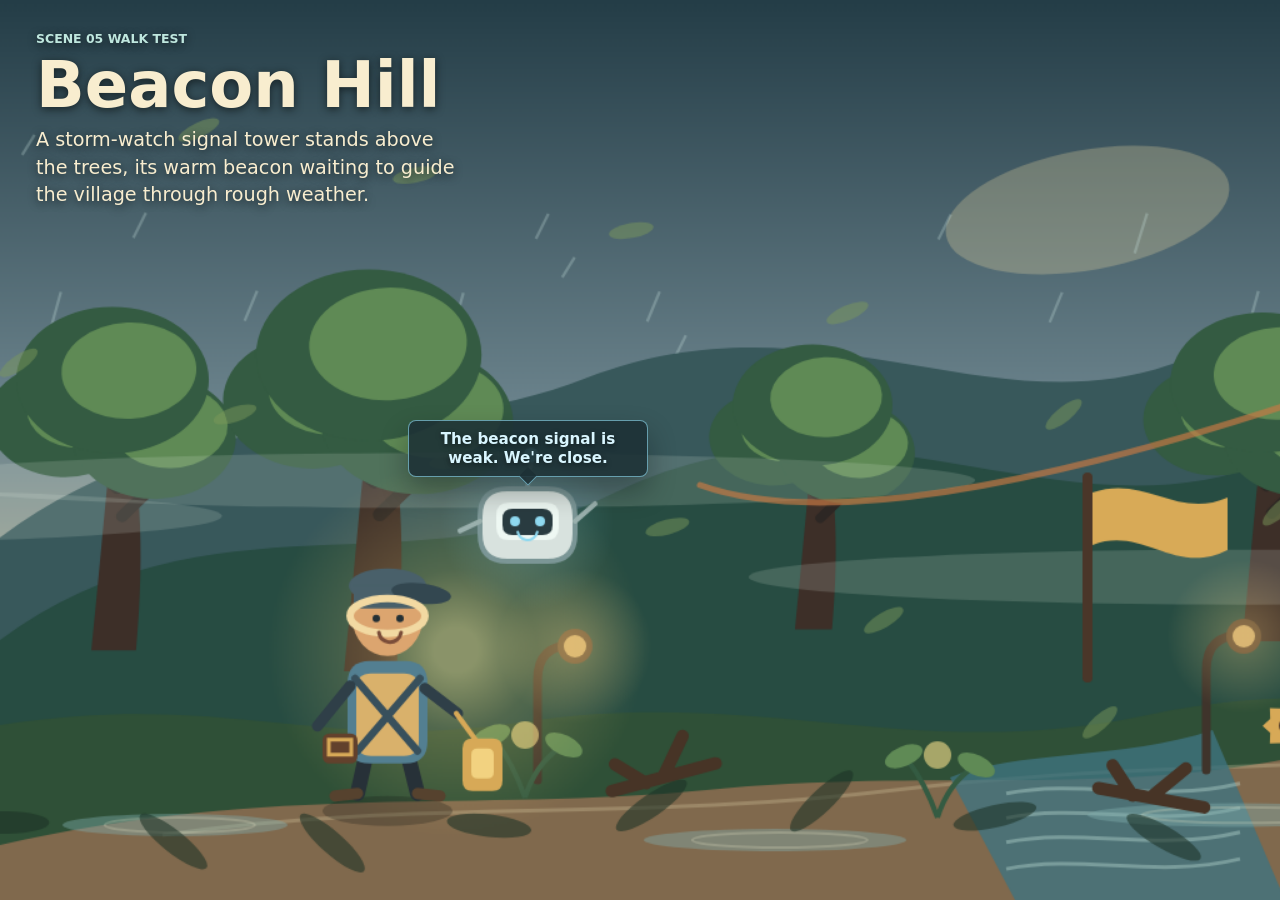
==== beacon-hill.html @ d4eceead "Mark Chapter 1 golden build" ====
<!doctype html>
<html lang="en">
  <head>
    <meta charset="utf-8">
    <meta name="viewport" content="width=device-width, initial-scale=1">
    <title>Stormlight Village - Beacon Hill Signal Tower</title>
    <link rel="stylesheet" href="./styles.css">
  </head>
  <body data-scene="beacon-hill">
    <main class="app-shell" aria-label="Beacon Hill Signal Tower walk-around scene">
      <canvas id="game-canvas" width="1280" height="720"></canvas>
      <section class="scene-panel" aria-label="Scene notes">
        <p class="eyebrow">Scene 05 Walk Test</p>
        <h1>Beacon Hill</h1>
        <p>A storm-watch signal tower stands above the trees, its warm beacon waiting to guide the village through rough weather.</p>
      </section>
    </main>
    <script type="module" src="./src/app/main.js?v=20260620-feel-tuning"></script>
  </body>
</html>
---- styles.css ----
:root {
  color-scheme: dark;
  font-family: Inter, ui-sans-serif, system-ui, -apple-system, BlinkMacSystemFont, "Segoe UI", sans-serif;
  background: #172025;
  color: #f4ead4;
}

* {
  box-sizing: border-box;
}

body {
  margin: 0;
  min-height: 100vh;
  overflow: hidden;
  background:
    radial-gradient(circle at 70% 20%, rgba(247, 190, 103, 0.16), transparent 28rem),
    linear-gradient(180deg, #1b2b31 0%, #20343a 42%, #162025 100%);
}

.app-shell {
  position: relative;
  width: 100vw;
  height: 100vh;
  display: grid;
  place-items: center;
}

#game-canvas {
  display: block;
  width: max(100vw, calc(100vh * 16 / 9));
  height: max(100vh, calc(100vw * 9 / 16));
  background: #1b2b31;
}

.scene-panel {
  position: absolute;
  left: clamp(16px, 3vw, 36px);
  top: clamp(16px, 3vw, 32px);
  max-width: min(420px, calc(100vw - 32px));
  padding: 0;
  color: #f8edcf;
  text-shadow: 0 2px 8px rgba(14, 20, 22, 0.75);
  pointer-events: none;
}

.scene-panel h1 {
  margin: 0;
  font-size: clamp(2rem, 5vw, 4.75rem);
  line-height: 0.95;
  font-weight: 850;
  letter-spacing: 0;
}

.scene-panel p {
  margin: 10px 0 0;
  max-width: 34rem;
  font-size: clamp(0.95rem, 1.8vw, 1.2rem);
  line-height: 1.45;
}

.scene-panel .eyebrow {
  margin: 0 0 8px;
  font-size: 0.78rem;
  line-height: 1.2;
  text-transform: uppercase;
  font-weight: 800;
  color: #bfe7de;
}

.scene-link {
  position: absolute;
  left: clamp(14px, 2.5vw, 28px);
  bottom: clamp(14px, 2.5vw, 28px);
  min-width: 82px;
  height: 40px;
  display: inline-grid;
  place-items: center;
  border: 1px solid rgba(248, 237, 207, 0.4);
  border-radius: 8px;
  background: rgba(16, 29, 32, 0.62);
  color: #f8edcf;
  font: inherit;
  font-size: 0.86rem;
  font-weight: 800;
  letter-spacing: 0;
  text-decoration: none;
  box-shadow: 0 10px 22px rgba(9, 15, 16, 0.28);
}

.scene-link:hover,
.scene-link:focus-visible {
  background: rgba(37, 66, 69, 0.8);
  outline: 2px solid rgba(255, 216, 135, 0.7);
  outline-offset: 3px;
}

.repair-prompt {
  position: absolute;
  left: 50%;
  bottom: clamp(22px, 5vw, 52px);
  z-index: 5;
  transform: translateX(-50%);
  max-width: min(560px, calc(100vw - 32px));
  padding: 12px 16px;
  border: 1px solid rgba(255, 224, 138, 0.5);
  border-radius: 8px;
  background: rgba(20, 34, 36, 0.78);
  color: #f8edcf;
  font-size: clamp(0.9rem, 1.6vw, 1rem);
  font-weight: 800;
  line-height: 1.35;
  text-align: center;
  text-shadow: 0 2px 6px rgba(10, 15, 16, 0.72);
  box-shadow: 0 14px 32px rgba(4, 10, 11, 0.34);
}

.repair-overlay {
  position: absolute;
  inset: 0;
  z-index: 8;
  display: grid;
  place-items: center;
  background: rgba(10, 18, 20, 0.58);
  animation: repair-overlay-in 0.38s ease both;
}

.repair-overlay[hidden],
.repair-prompt[hidden] {
  display: none;
}

.repair-overlay-canvas {
  width: min(92vw, calc(92vh * 960 / 680));
  height: min(92vh, calc(92vw * 680 / 960));
  max-width: 960px;
  max-height: 680px;
  border: 1px solid rgba(248, 237, 207, 0.28);
  border-radius: 8px;
  background: #223238;
  box-shadow: 0 28px 70px rgba(4, 10, 11, 0.44);
}

.repair-overlay-status {
  position: absolute;
  left: 50%;
  bottom: clamp(20px, 4vw, 36px);
  transform: translateX(-50%);
  color: #f8edcf;
  font-size: 0.9rem;
  font-weight: 800;
  text-shadow: 0 2px 6px rgba(10, 15, 16, 0.72);
  pointer-events: none;
}

.repair-scan {
  position: fixed;
  z-index: 4;
  border: 2px solid rgba(143, 217, 240, 0.72);
  border-radius: 999px;
  background:
    radial-gradient(ellipse at center, rgba(143, 217, 240, 0.2), rgba(143, 217, 240, 0.06) 46%, transparent 72%),
    conic-gradient(from 0deg, rgba(143, 217, 240, 0), rgba(143, 217, 240, 0.68), rgba(143, 217, 240, 0));
  box-shadow:
    0 0 18px rgba(143, 217, 240, 0.38),
    inset 0 0 18px rgba(143, 217, 240, 0.24);
  opacity: calc(0.55 + var(--scan-progress, 0) * 0.35);
  pointer-events: none;
  transform: translate(-50%, -50%) scale(calc(0.84 + var(--scan-progress, 0) * 0.18));
  animation: repair-scan-pulse 0.72s ease-in-out infinite alternate;
}

.repair-scan[hidden] {
  display: none;
}

.repair-scan::before,
.repair-scan::after {
  content: "";
  position: absolute;
  inset: 15%;
  border: 1px solid rgba(217, 246, 255, 0.5);
  border-radius: inherit;
}

.repair-scan::after {
  inset: 34% 8%;
  border-color: rgba(255, 224, 138, 0.42);
}

.repair-celebration {
  position: fixed;
  inset: 0;
  z-index: 4;
  pointer-events: none;
}

.repair-celebration[hidden] {
  display: none;
}

.repair-celebration-fading .repair-bubble {
  animation: repair-bubble-out 0.55s ease forwards;
}

.repair-bubble {
  position: absolute;
  width: max-content;
  max-width: min(240px, 42vw);
  padding: 9px 12px;
  border: 1px solid rgba(255, 224, 138, 0.52);
  border-radius: 8px;
  background: rgba(35, 49, 45, 0.88);
  color: #fff4d8;
  font-size: clamp(0.78rem, 1.35vw, 0.95rem);
  font-weight: 850;
  line-height: 1.22;
  text-align: center;
  text-shadow: 0 2px 5px rgba(8, 14, 15, 0.58);
  box-shadow: 0 14px 28px rgba(4, 10, 11, 0.32);
  opacity: 0;
  transform: translate(-50%, 12px) scale(0.96);
  animation: repair-bubble-in 0.55s ease forwards;
}

.repair-bubble::after {
  content: "";
  position: absolute;
  left: 50%;
  bottom: -7px;
  width: 12px;
  height: 12px;
  border-right: 1px solid rgba(255, 224, 138, 0.52);
  border-bottom: 1px solid rgba(255, 224, 138, 0.52);
  background: rgba(35, 49, 45, 0.88);
  transform: translateX(-50%) rotate(45deg);
}

.repair-bubble-robot {
  border-color: rgba(143, 217, 240, 0.64);
  background: rgba(29, 49, 54, 0.9);
  color: #d9f6ff;
}

.repair-bubble-robot::after {
  border-color: rgba(143, 217, 240, 0.64);
  background: rgba(29, 49, 54, 0.9);
}

.repair-guidance {
  z-index: 4;
}

.repair-guidance[hidden] {
  display: none;
}

.scene-transition {
  position: fixed;
  inset: 0;
  z-index: 10;
  display: grid;
  place-items: center;
  padding: clamp(20px, 5vw, 54px);
  background:
    linear-gradient(180deg, rgba(10, 18, 20, 0.7), rgba(18, 31, 33, 0.92)),
    radial-gradient(circle at 50% 38%, rgba(255, 224, 138, 0.18), transparent 28rem);
  color: #fff4d8;
  pointer-events: auto;
}

.scene-transition[hidden] {
  display: none;
}

.scene-transition::before {
  content: "";
  position: absolute;
  inset: 0;
  opacity: 0.32;
  background:
    repeating-linear-gradient(102deg, rgba(217, 246, 255, 0.16) 0 1px, transparent 1px 18px),
    linear-gradient(180deg, transparent, rgba(8, 14, 15, 0.34));
  animation: scene-transition-rain 0.72s linear infinite;
}

.scene-transition-panel {
  position: relative;
  width: min(680px, calc(100vw - 32px));
  text-align: center;
  text-shadow: 0 3px 12px rgba(7, 13, 14, 0.72);
}

.scene-transition-eyebrow {
  margin: 0 0 10px;
  color: #bfe7de;
  font-size: clamp(0.76rem, 1.6vw, 0.9rem);
  font-weight: 900;
  line-height: 1.2;
  text-transform: uppercase;
}

.scene-transition h2 {
  margin: 0;
  color: #ffe08a;
  font-size: clamp(2.1rem, 8vw, 5.6rem);
  font-weight: 950;
  line-height: 0.95;
  letter-spacing: 0;
}

.scene-transition-description {
  margin: 16px auto 0;
  max-width: 38rem;
  color: #f7e8c8;
  font-size: clamp(0.95rem, 2vw, 1.18rem);
  font-weight: 700;
  line-height: 1.45;
}

.scene-transition-active {
  animation: scene-transition-in 0.36s ease both;
}

.scene-transition-leaving {
  animation: scene-transition-out 0.62s ease both;
}

.chapter-complete {
  position: fixed;
  inset: 0;
  z-index: 9;
  display: grid;
  place-items: center;
  padding: clamp(18px, 4vw, 44px);
  background:
    linear-gradient(180deg, rgba(11, 21, 24, 0.2), rgba(11, 21, 24, 0.72)),
    radial-gradient(circle at 50% 42%, rgba(255, 214, 132, 0.16), transparent 34rem);
  pointer-events: auto;
  animation: repair-overlay-in 0.42s ease both;
}

.chapter-complete[hidden] {
  display: none;
}

.chapter-complete-card {
  width: min(680px, calc(100vw - 32px));
  max-height: calc(100vh - 32px);
  overflow: auto;
  padding: clamp(22px, 4vw, 34px);
  border: 1px solid rgba(255, 224, 138, 0.52);
  border-radius: 8px;
  background: rgba(25, 39, 39, 0.92);
  color: #fff4d8;
  box-shadow: 0 30px 80px rgba(4, 10, 11, 0.48);
  text-align: left;
}

.chapter-complete-eyebrow {
  margin: 0 0 8px;
  color: #bfe7de;
  font-size: 0.78rem;
  font-weight: 850;
  line-height: 1.2;
  text-transform: uppercase;
}

.chapter-complete h2 {
  margin: 0;
  color: #fff1c6;
  font-size: clamp(1.9rem, 5vw, 3.4rem);
  font-weight: 900;
  line-height: 1.02;
  letter-spacing: 0;
  text-shadow: 0 2px 10px rgba(10, 15, 16, 0.64);
}

.chapter-complete-summary {
  margin: 14px 0 0;
  color: #f7e8c8;
  font-size: clamp(0.96rem, 2vw, 1.12rem);
  font-weight: 650;
  line-height: 1.48;
}

.chapter-complete-list {
  display: grid;
  grid-template-columns: repeat(2, minmax(0, 1fr));
  gap: 8px 12px;
  margin: 20px 0 0;
  padding: 0;
  list-style: none;
}

.chapter-complete-list li {
  min-height: 42px;
  display: flex;
  align-items: center;
  padding: 9px 11px;
  border: 1px solid rgba(191, 231, 222, 0.28);
  border-radius: 8px;
  background: rgba(39, 69, 66, 0.58);
  color: #eef8ee;
  font-size: clamp(0.8rem, 1.55vw, 0.95rem);
  font-weight: 800;
  line-height: 1.25;
}

.chapter-complete-robot {
  margin: 18px 0 0;
  padding: 12px 14px;
  border-left: 3px solid rgba(143, 217, 240, 0.76);
  background: rgba(29, 49, 54, 0.68);
  color: #d9f6ff;
  font-size: clamp(0.88rem, 1.7vw, 1rem);
  font-weight: 800;
  line-height: 1.36;
}

.chapter-complete-robot:empty {
  display: none;
}

.chapter-complete-prompt {
  margin: 18px 0 0;
  color: #ffe08a;
  font-size: 0.88rem;
  font-weight: 900;
  line-height: 1.3;
  text-align: center;
}

@keyframes repair-bubble-in {
  to {
    opacity: 1;
    transform: translate(-50%, 0) scale(1);
  }
}

@keyframes repair-bubble-out {
  from {
    opacity: 1;
    transform: translate(-50%, 0) scale(1);
  }

  to {
    opacity: 0;
    transform: translate(-50%, -8px) scale(0.96);
  }
}

@keyframes repair-overlay-in {
  from {
    opacity: 0;
  }

  to {
    opacity: 1;
  }
}

@keyframes repair-scan-pulse {
  from {
    filter: brightness(0.94);
  }

  to {
    filter: brightness(1.18);
  }
}

@keyframes scene-transition-in {
  from {
    opacity: 0;
  }

  to {
    opacity: 1;
  }
}

@keyframes scene-transition-out {
  from {
    opacity: 1;
  }

  to {
    opacity: 0;
  }
}

@keyframes scene-transition-rain {
  from {
    background-position: 0 0, 0 0;
  }

  to {
    background-position: 42px 80px, 0 0;
  }
}

@media (max-width: 700px) and (orientation: portrait) {
  body {
    overflow: hidden;
  }

  .app-shell {
    min-height: 100vh;
    align-content: start;
  }

  #game-canvas {
    width: 100vw;
    height: auto;
  }

  .scene-panel {
    top: 14px;
    left: 14px;
  }

  .scene-link {
    left: 12px;
    bottom: 12px;
  }

  .chapter-complete-list {
    grid-template-columns: 1fr;
  }
}
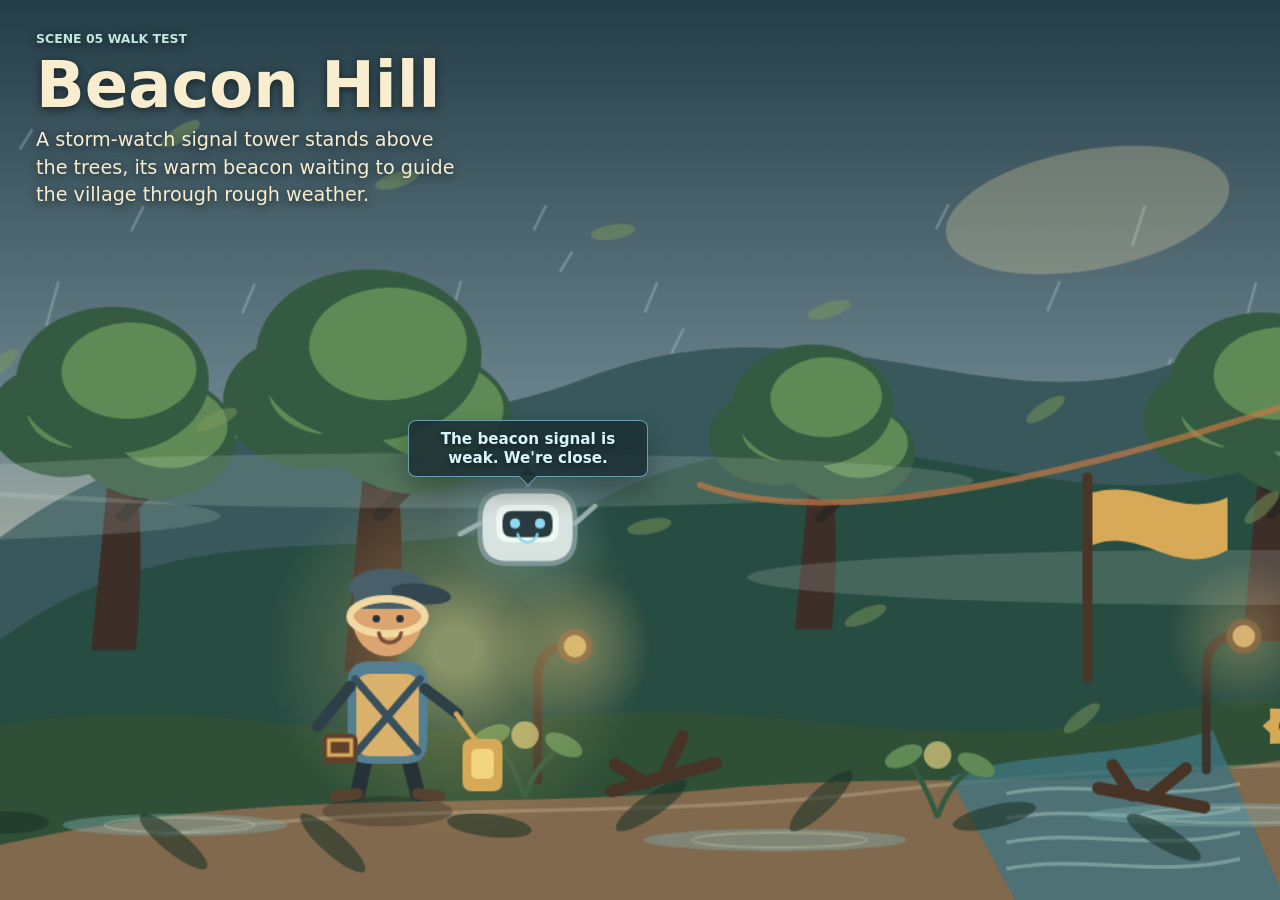
==== commit 46b654b2: "Start fresh when launching chapter" ====
--- a/beacon-hill.html
+++ b/beacon-hill.html
@@ -15,6 +15,6 @@
         <p>A storm-watch signal tower stands above the trees, its warm beacon waiting to guide the village through rough weather.</p>
       </section>
     </main>
-    <script type="module" src="./src/app/main.js?v=20260620-feel-tuning"></script>
+    <script type="module" src="./src/app/main.js?v=20260620-fresh-start"></script>
   </body>
 </html>
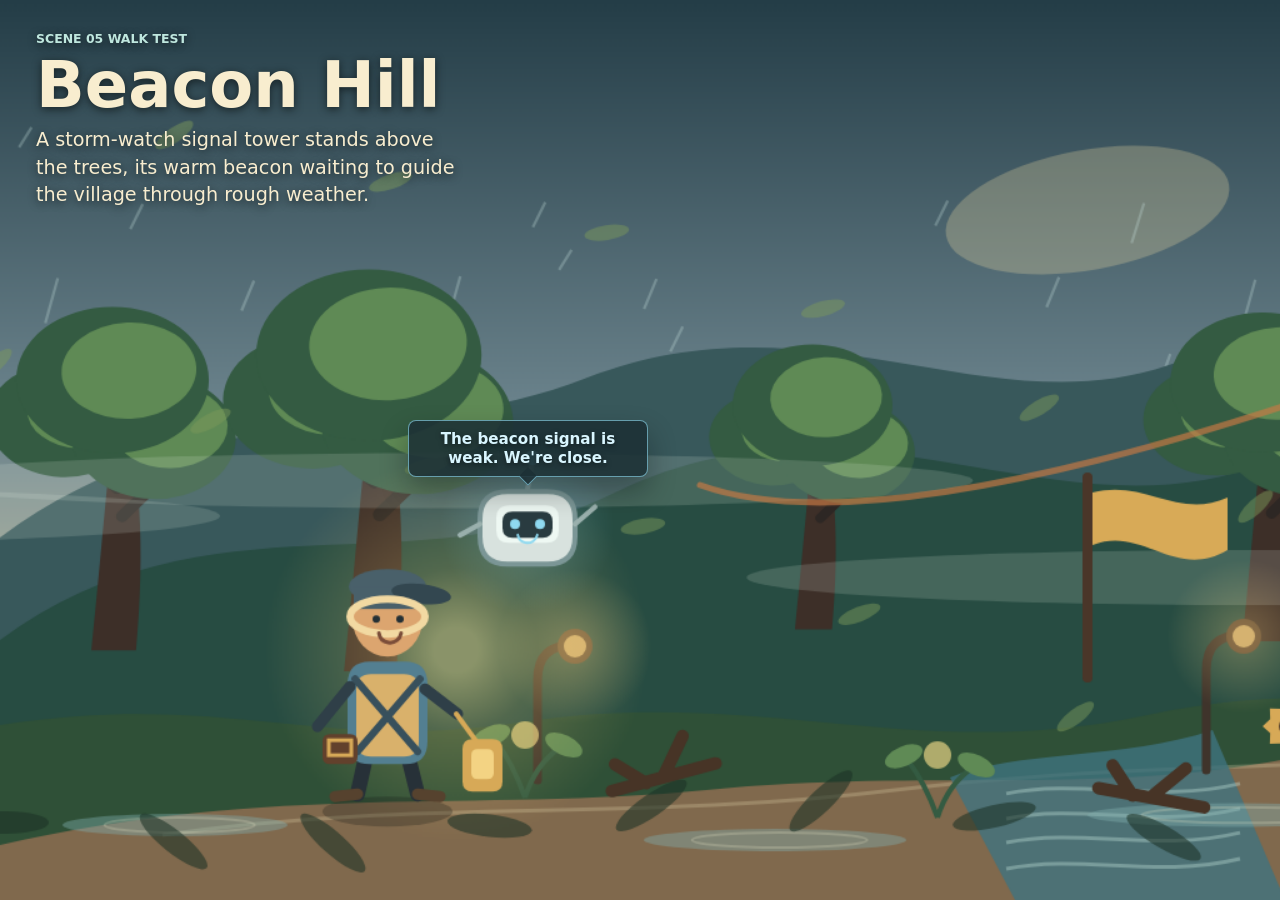
==== commit dafef5ab: "Increase thunder presence" ====
--- a/beacon-hill.html
+++ b/beacon-hill.html
@@ -15,6 +15,6 @@
         <p>A storm-watch signal tower stands above the trees, its warm beacon waiting to guide the village through rough weather.</p>
       </section>
     </main>
-    <script type="module" src="./src/app/main.js?v=20260620-fresh-start"></script>
+    <script type="module" src="./src/app/main.js?v=20260620-louder-thunder"></script>
   </body>
 </html>
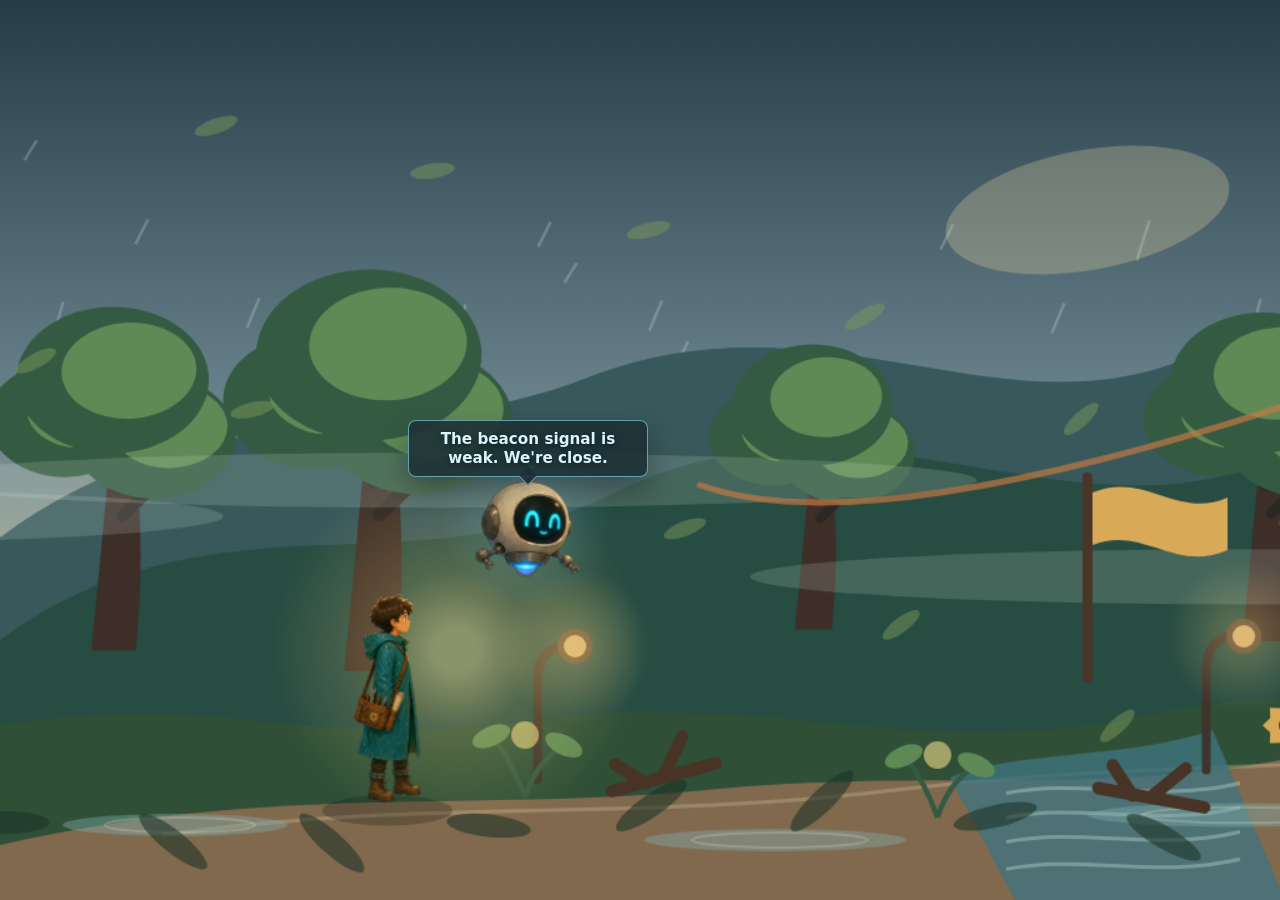
==== commit e32b5428: "Checkpoint character duo visual pass" ====
--- a/beacon-hill.html
+++ b/beacon-hill.html
@@ -9,12 +9,7 @@
   <body data-scene="beacon-hill">
     <main class="app-shell" aria-label="Beacon Hill Signal Tower walk-around scene">
       <canvas id="game-canvas" width="1280" height="720"></canvas>
-      <section class="scene-panel" aria-label="Scene notes">
-        <p class="eyebrow">Scene 05 Walk Test</p>
-        <h1>Beacon Hill</h1>
-        <p>A storm-watch signal tower stands above the trees, its warm beacon waiting to guide the village through rough weather.</p>
-      </section>
     </main>
-    <script type="module" src="./src/app/main.js?v=20260620-louder-thunder"></script>
+    <script type="module" src="./src/app/main.js?v=20260620-character-duo"></script>
   </body>
 </html>
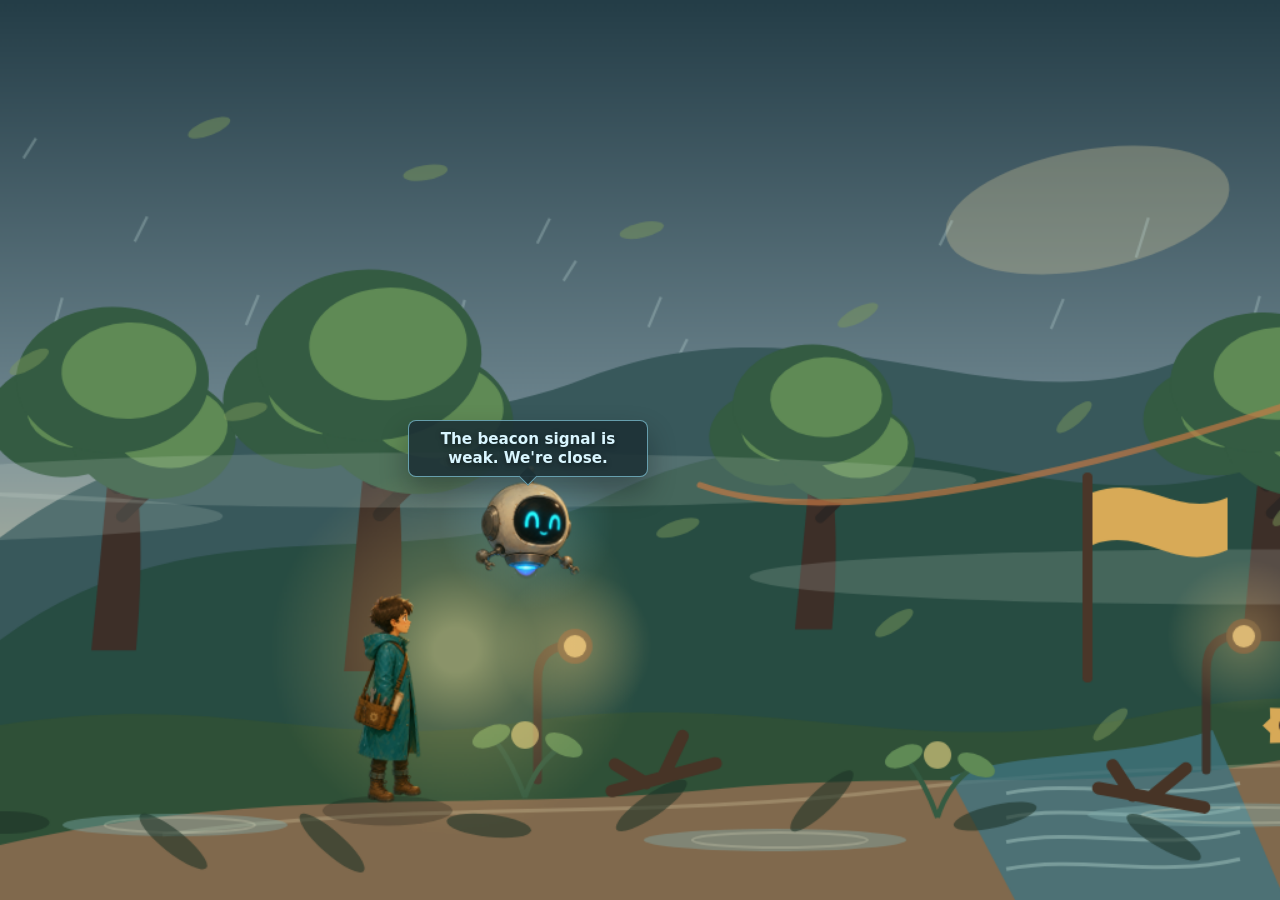
==== commit 860bf7e5: "Add repair pose visuals" ====
--- a/beacon-hill.html
+++ b/beacon-hill.html
@@ -10,6 +10,6 @@
     <main class="app-shell" aria-label="Beacon Hill Signal Tower walk-around scene">
       <canvas id="game-canvas" width="1280" height="720"></canvas>
     </main>
-    <script type="module" src="./src/app/main.js?v=20260620-character-duo"></script>
+    <script type="module" src="./src/app/main.js?v=20260620-pose-lane"></script>
   </body>
 </html>
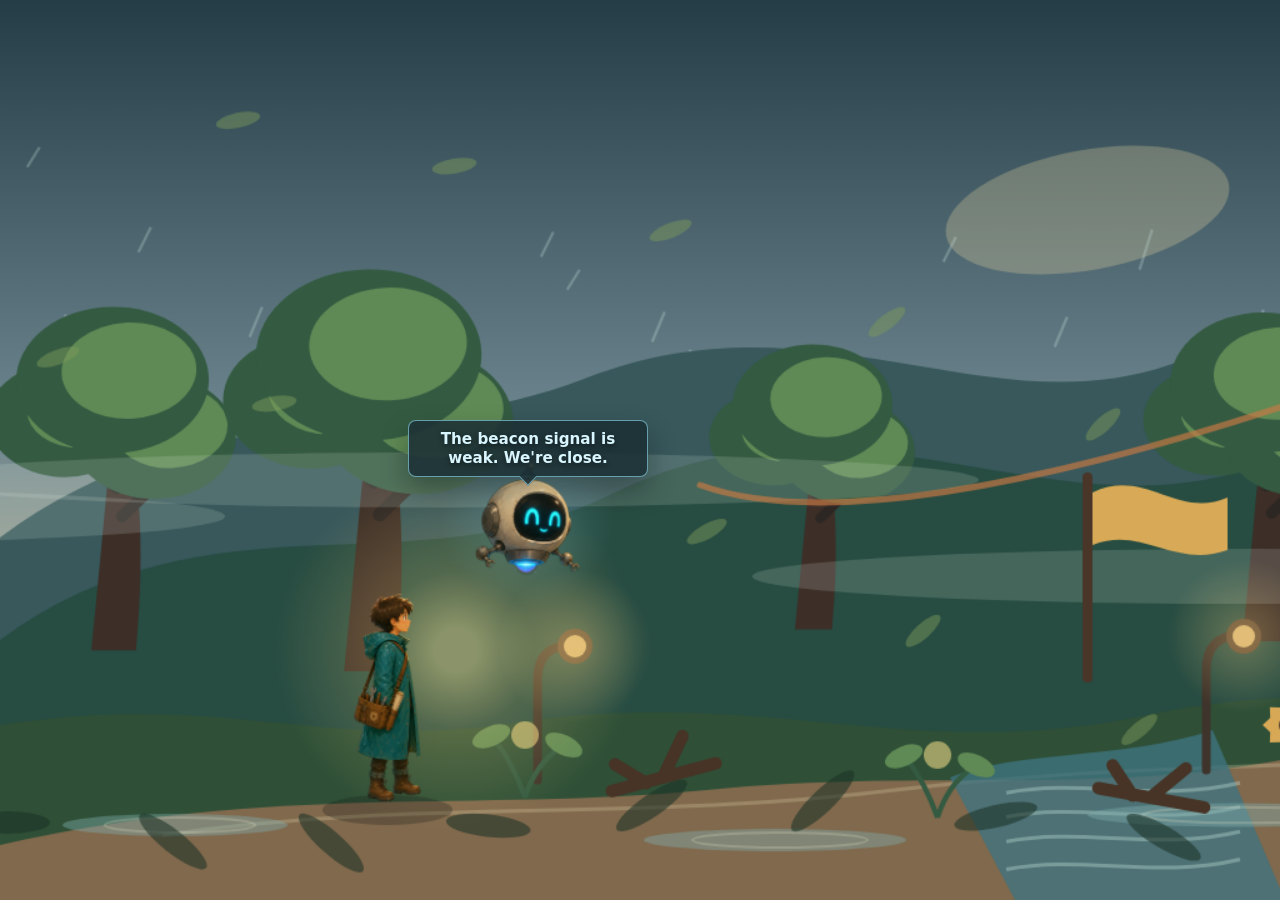
==== commit 93118c39: "Add apprentice walk cycle" ====
--- a/beacon-hill.html
+++ b/beacon-hill.html
@@ -10,6 +10,6 @@
     <main class="app-shell" aria-label="Beacon Hill Signal Tower walk-around scene">
       <canvas id="game-canvas" width="1280" height="720"></canvas>
     </main>
-    <script type="module" src="./src/app/main.js?v=20260620-pose-lane"></script>
+    <script type="module" src="./src/app/main.js?v=20260620-walk-cycle"></script>
   </body>
 </html>
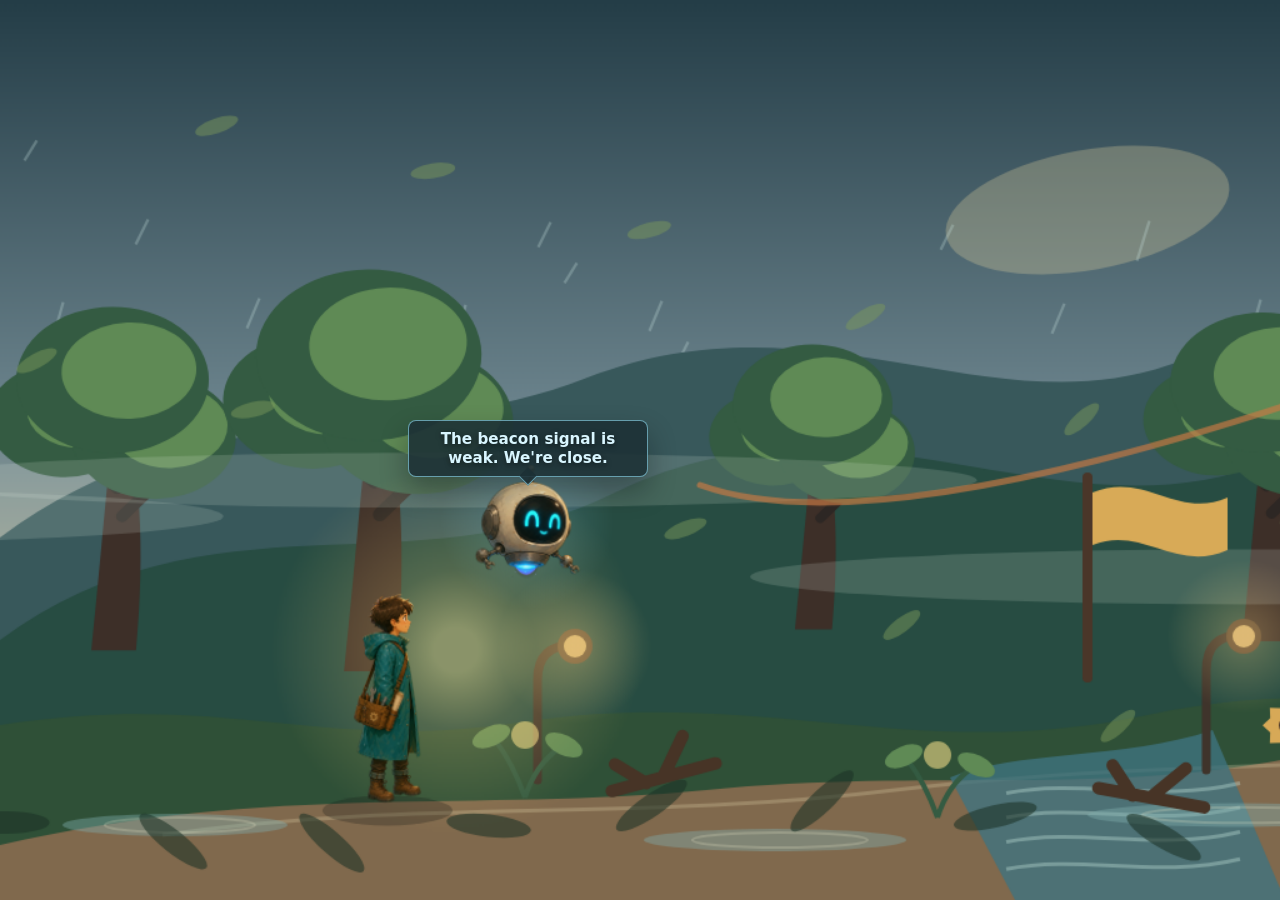
==== commit dec46de5: "Tune apprentice walk cycle" ====
--- a/beacon-hill.html
+++ b/beacon-hill.html
@@ -10,6 +10,6 @@
     <main class="app-shell" aria-label="Beacon Hill Signal Tower walk-around scene">
       <canvas id="game-canvas" width="1280" height="720"></canvas>
     </main>
-    <script type="module" src="./src/app/main.js?v=20260620-walk-cycle"></script>
+    <script type="module" src="./src/app/main.js?v=20260620-walk-stand-cycle"></script>
   </body>
 </html>
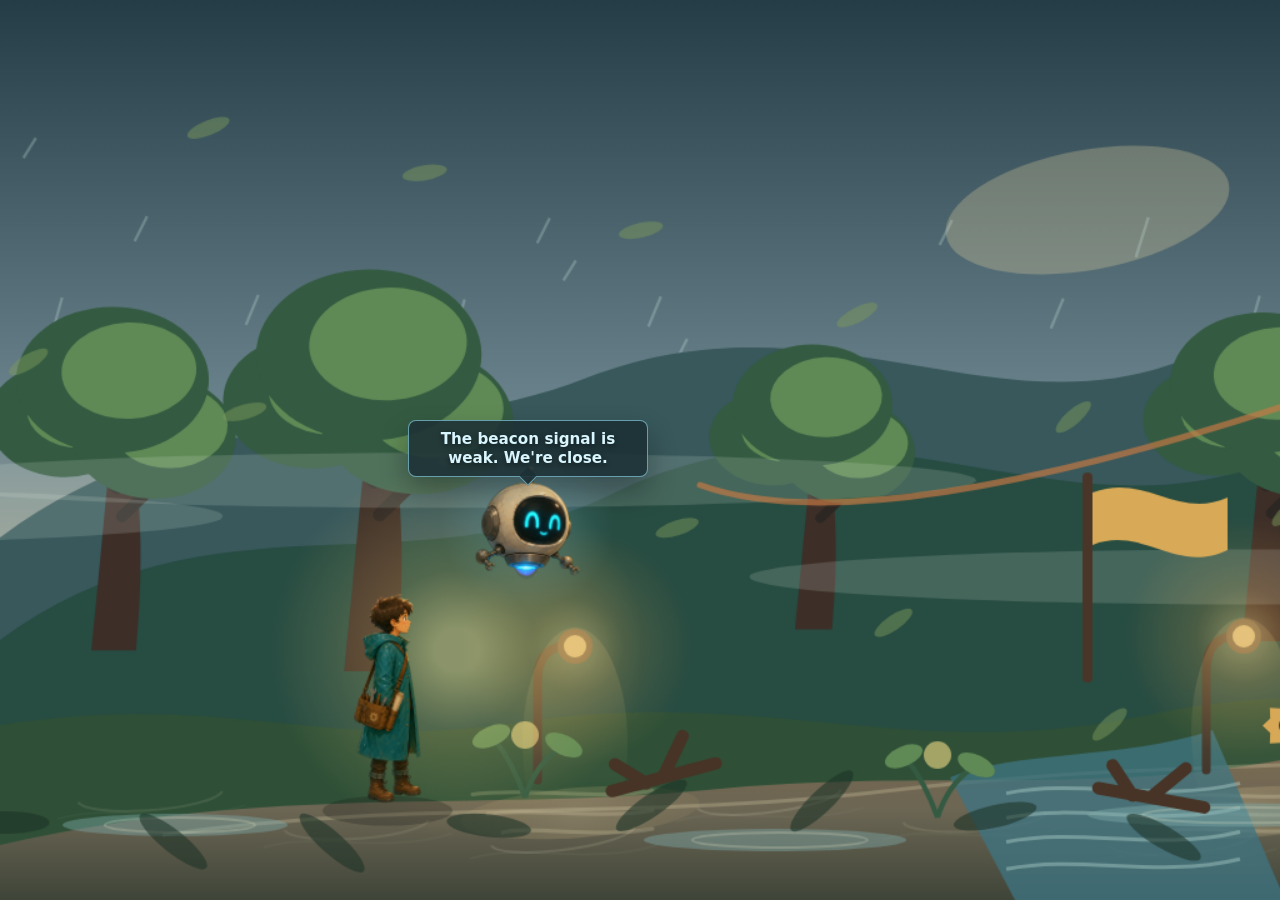
==== commit 5d147c54: "Add wet path and lamp glow polish" ====
--- a/beacon-hill.html
+++ b/beacon-hill.html
@@ -10,6 +10,6 @@
     <main class="app-shell" aria-label="Beacon Hill Signal Tower walk-around scene">
       <canvas id="game-canvas" width="1280" height="720"></canvas>
     </main>
-    <script type="module" src="./src/app/main.js?v=20260620-walk-stand-cycle"></script>
+    <script type="module" src="./src/app/main.js?v=20260620-wet-path-glow"></script>
   </body>
 </html>
